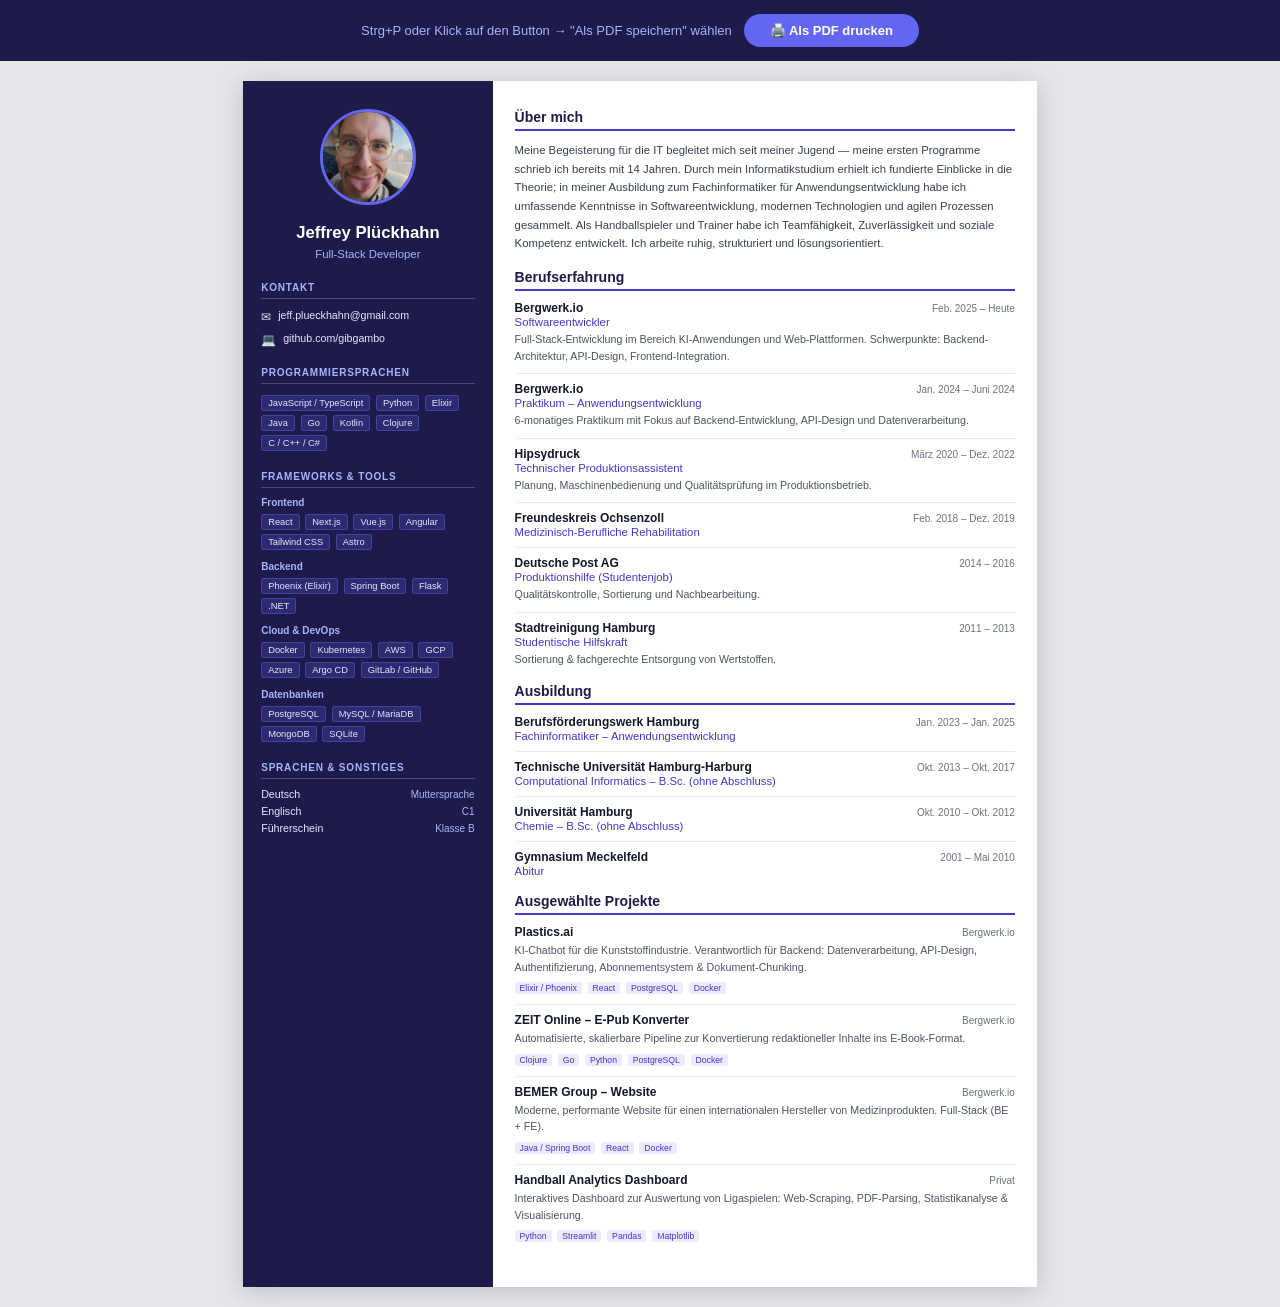
==== lebenslauf-druck.html @ 83974b7a "lebenslauf" ====
<!DOCTYPE html>
<html lang="de">
<head>
    <meta charset="UTF-8">
    <meta name="viewport" content="width=device-width, initial-scale=1.0">
    <title>Lebenslauf – Jeffrey Plückhahn</title>
    <style>
        * { box-sizing: border-box; margin: 0; padding: 0; }

        body {
            font-family: 'Segoe UI', Arial, sans-serif;
            font-size: 10pt;
            color: #1a1a2e;
            background: #e5e7eb;
        }

        /* ── Print Button ────────────────────────────────────────── */
        #print-bar {
            display: flex;
            justify-content: center;
            align-items: center;
            gap: 12px;
            padding: 14px;
            background: #1e1b4b;
        }

        #print-bar span {
            color: #a5b4fc;
            font-size: 13px;
        }

        #print-bar button {
            padding: 9px 26px;
            background: #6366f1;
            color: white;
            border: none;
            border-radius: 999px;
            font-size: 13px;
            font-weight: 600;
            cursor: pointer;
            transition: background 0.2s;
        }

        #print-bar button:hover { background: #4f46e5; }

        /* ── A4 Page ─────────────────────────────────────────────── */
        .page {
            width: 210mm;
            background: white;
            margin: 20px auto;
            display: flex;
            box-shadow: 0 4px 24px rgba(0,0,0,0.18);
        }

        /* ── Sidebar ─────────────────────────────────────────────── */
        .sidebar {
            width: 66mm;
            background: #1e1b4b;
            color: white;
            padding: 28px 18px;
            flex-shrink: 0;
        }

        .photo-wrap {
            text-align: center;
            margin-bottom: 14px;
        }

        .photo-wrap img {
            width: 96px;
            height: 96px;
            border-radius: 50%;
            object-fit: cover;
            border: 3px solid #6366f1;
        }

        .name-block {
            text-align: center;
            margin-bottom: 22px;
        }

        .name-block h1 {
            font-size: 12.5pt;
            font-weight: 700;
            color: white;
            line-height: 1.3;
        }

        .name-block p {
            font-size: 8.5pt;
            color: #a5b4fc;
            margin-top: 4px;
        }

        .sb-section {
            margin-bottom: 18px;
        }

        .sb-section h2 {
            font-size: 7.5pt;
            font-weight: 700;
            text-transform: uppercase;
            letter-spacing: 0.08em;
            color: #a5b4fc;
            border-bottom: 1px solid rgba(165,180,252,0.3);
            padding-bottom: 5px;
            margin-bottom: 9px;
        }

        .contact-item {
            display: flex;
            align-items: flex-start;
            gap: 7px;
            margin-bottom: 6px;
            font-size: 8pt;
            color: #e0e7ff;
            line-height: 1.4;
        }

        .contact-icon { font-size: 9pt; flex-shrink: 0; margin-top: 1px; }

        .skill-group { margin-bottom: 9px; }

        .skill-group-label {
            font-size: 7.5pt;
            font-weight: 600;
            color: #a5b4fc;
            margin-bottom: 4px;
        }

        .skill-tag {
            display: inline-block;
            font-size: 7pt;
            background: rgba(99,102,241,0.22);
            color: #e0e7ff;
            border: 1px solid rgba(99,102,241,0.4);
            border-radius: 3px;
            padding: 2px 6px;
            margin: 2px 2px 2px 0;
        }

        .lang-row {
            display: flex;
            justify-content: space-between;
            align-items: center;
            margin-bottom: 5px;
            font-size: 8pt;
            color: #e0e7ff;
        }

        .lang-level {
            font-size: 7.5pt;
            color: #a5b4fc;
        }

        /* ── Main Content ────────────────────────────────────────── */
        .main {
            flex: 1;
            padding: 28px 22px;
        }

        .section {
            margin-bottom: 16px;
        }

        .section h2 {
            font-size: 10.5pt;
            font-weight: 700;
            color: #1e1b4b;
            border-bottom: 2px solid #4338ca;
            padding-bottom: 4px;
            margin-bottom: 10px;
        }

        .entry {
            margin-bottom: 9px;
            page-break-inside: avoid;
        }

        .entry-header {
            display: flex;
            justify-content: space-between;
            align-items: baseline;
            gap: 8px;
        }

        .entry-title {
            font-weight: 600;
            font-size: 9pt;
            color: #111827;
        }

        .entry-date {
            font-size: 7.5pt;
            color: #6b7280;
            white-space: nowrap;
            flex-shrink: 0;
        }

        .entry-role {
            font-size: 8.5pt;
            color: #4338ca;
            font-weight: 500;
            margin-top: 1px;
        }

        .entry-desc {
            font-size: 8pt;
            color: #4b5563;
            margin-top: 3px;
            line-height: 1.55;
        }

        .proj-tags { margin-top: 4px; }

        .proj-tag {
            display: inline-block;
            font-size: 6.5pt;
            background: #ede9fe;
            color: #4338ca;
            border-radius: 3px;
            padding: 1px 5px;
            margin: 1px 2px 1px 0;
        }

        .about-text {
            font-size: 8.5pt;
            color: #374151;
            line-height: 1.65;
        }

        .divider {
            border: none;
            border-top: 1px solid #e5e7eb;
            margin: 4px 0 8px;
        }

        /* ── Print ───────────────────────────────────────────────── */
        @media print {
            * { -webkit-print-color-adjust: exact !important; print-color-adjust: exact !important; }

            body { background: white; }

            #print-bar { display: none; }

            .page {
                width: 100%;
                margin: 0;
                box-shadow: none;
            }
        }

        @page {
            size: A4;
            margin: 0;
        }
    </style>
</head>
<body>

    <!-- Print-Leiste (wird beim Drucken ausgeblendet) -->
    <div id="print-bar">
        <span>Strg+P oder Klick auf den Button → "Als PDF speichern" wählen</span>
        <button onclick="window.print()">🖨️ Als PDF drucken</button>
    </div>

    <!-- A4-Seite -->
    <div class="page">

        <!-- Sidebar -->
        <div class="sidebar">

            <div class="photo-wrap">
                <img src="static/img/bewerbungsfoto.jpg" alt="Jeffrey Plückhahn">
            </div>

            <div class="name-block">
                <h1>Jeffrey Plückhahn</h1>
                <p>Full-Stack Developer</p>
            </div>

            <!-- Kontakt -->
            <div class="sb-section">
                <h2>Kontakt</h2>
                <div class="contact-item">
                    <span class="contact-icon">✉</span>
                    <span>jeff.plueckhahn@gmail.com</span>
                </div>
                <div class="contact-item">
                    <span class="contact-icon">💻</span>
                    <span>github.com/gibgambo</span>
                </div>
            </div>

            <!-- Programmiersprachen -->
            <div class="sb-section">
                <h2>Programmiersprachen</h2>
                <div class="skill-group">
                    <div class="skill-tag">JavaScript / TypeScript</div>
                    <div class="skill-tag">Python</div>
                    <div class="skill-tag">Elixir</div>
                    <div class="skill-tag">Java</div>
                    <div class="skill-tag">Go</div>
                    <div class="skill-tag">Kotlin</div>
                    <div class="skill-tag">Clojure</div>
                    <div class="skill-tag">C / C++ / C#</div>
                </div>
            </div>

            <!-- Frameworks & Tools -->
            <div class="sb-section">
                <h2>Frameworks & Tools</h2>
                <div class="skill-group">
                    <div class="skill-group-label">Frontend</div>
                    <div class="skill-tag">React</div>
                    <div class="skill-tag">Next.js</div>
                    <div class="skill-tag">Vue.js</div>
                    <div class="skill-tag">Angular</div>
                    <div class="skill-tag">Tailwind CSS</div>
                    <div class="skill-tag">Astro</div>
                </div>
                <div class="skill-group">
                    <div class="skill-group-label">Backend</div>
                    <div class="skill-tag">Phoenix (Elixir)</div>
                    <div class="skill-tag">Spring Boot</div>
                    <div class="skill-tag">Flask</div>
                    <div class="skill-tag">.NET</div>
                </div>
                <div class="skill-group">
                    <div class="skill-group-label">Cloud & DevOps</div>
                    <div class="skill-tag">Docker</div>
                    <div class="skill-tag">Kubernetes</div>
                    <div class="skill-tag">AWS</div>
                    <div class="skill-tag">GCP</div>
                    <div class="skill-tag">Azure</div>
                    <div class="skill-tag">Argo CD</div>
                    <div class="skill-tag">GitLab / GitHub</div>
                </div>
                <div class="skill-group">
                    <div class="skill-group-label">Datenbanken</div>
                    <div class="skill-tag">PostgreSQL</div>
                    <div class="skill-tag">MySQL / MariaDB</div>
                    <div class="skill-tag">MongoDB</div>
                    <div class="skill-tag">SQLite</div>
                </div>
            </div>

            <!-- Sprachen -->
            <div class="sb-section">
                <h2>Sprachen & Sonstiges</h2>
                <div class="lang-row">
                    <span>Deutsch</span>
                    <span class="lang-level">Muttersprache</span>
                </div>
                <div class="lang-row">
                    <span>Englisch</span>
                    <span class="lang-level">C1</span>
                </div>
                <div class="lang-row">
                    <span>Führerschein</span>
                    <span class="lang-level">Klasse B</span>
                </div>
            </div>

        </div>

        <!-- Hauptbereich -->
        <div class="main">

            <!-- Über mich -->
            <div class="section">
                <h2>Über mich</h2>
                <p class="about-text">
                    Meine Begeisterung für die IT begleitet mich seit meiner Jugend — meine ersten Programme schrieb ich
                    bereits mit 14 Jahren. Durch mein Informatikstudium erhielt ich fundierte Einblicke in die Theorie; in meiner
                    Ausbildung zum Fachinformatiker für Anwendungsentwicklung habe ich umfassende Kenntnisse in Softwareentwicklung,
                    modernen Technologien und agilen Prozessen gesammelt. Als Handballspieler und Trainer habe ich Teamfähigkeit,
                    Zuverlässigkeit und soziale Kompetenz entwickelt. Ich arbeite ruhig, strukturiert und lösungsorientiert.
                </p>
            </div>

            <!-- Berufserfahrung -->
            <div class="section">
                <h2>Berufserfahrung</h2>

                <div class="entry">
                    <div class="entry-header">
                        <span class="entry-title">Bergwerk.io</span>
                        <span class="entry-date">Feb. 2025 – Heute</span>
                    </div>
                    <div class="entry-role">Softwareentwickler</div>
                    <p class="entry-desc">Full-Stack-Entwicklung im Bereich KI-Anwendungen und Web-Plattformen. Schwerpunkte: Backend-Architektur, API-Design, Frontend-Integration.</p>
                </div>

                <hr class="divider">

                <div class="entry">
                    <div class="entry-header">
                        <span class="entry-title">Bergwerk.io</span>
                        <span class="entry-date">Jan. 2024 – Juni 2024</span>
                    </div>
                    <div class="entry-role">Praktikum – Anwendungsentwicklung</div>
                    <p class="entry-desc">6-monatiges Praktikum mit Fokus auf Backend-Entwicklung, API-Design und Datenverarbeitung.</p>
                </div>

                <hr class="divider">

                <div class="entry">
                    <div class="entry-header">
                        <span class="entry-title">Hipsydruck</span>
                        <span class="entry-date">März 2020 – Dez. 2022</span>
                    </div>
                    <div class="entry-role">Technischer Produktionsassistent</div>
                    <p class="entry-desc">Planung, Maschinenbedienung und Qualitätsprüfung im Produktionsbetrieb.</p>
                </div>

                <hr class="divider">

                <div class="entry">
                    <div class="entry-header">
                        <span class="entry-title">Freundeskreis Ochsenzoll</span>
                        <span class="entry-date">Feb. 2018 – Dez. 2019</span>
                    </div>
                    <div class="entry-role">Medizinisch-Berufliche Rehabilitation</div>
                </div>

                <hr class="divider">

                <div class="entry">
                    <div class="entry-header">
                        <span class="entry-title">Deutsche Post AG</span>
                        <span class="entry-date">2014 – 2016</span>
                    </div>
                    <div class="entry-role">Produktionshilfe (Studentenjob)</div>
                    <p class="entry-desc">Qualitätskontrolle, Sortierung und Nachbearbeitung.</p>
                </div>

                <hr class="divider">

                <div class="entry">
                    <div class="entry-header">
                        <span class="entry-title">Stadtreinigung Hamburg</span>
                        <span class="entry-date">2011 – 2013</span>
                    </div>
                    <div class="entry-role">Studentische Hilfskraft</div>
                    <p class="entry-desc">Sortierung & fachgerechte Entsorgung von Wertstoffen.</p>
                </div>
            </div>

            <!-- Ausbildung -->
            <div class="section">
                <h2>Ausbildung</h2>

                <div class="entry">
                    <div class="entry-header">
                        <span class="entry-title">Berufsförderungswerk Hamburg</span>
                        <span class="entry-date">Jan. 2023 – Jan. 2025</span>
                    </div>
                    <div class="entry-role">Fachinformatiker – Anwendungsentwicklung</div>
                </div>

                <hr class="divider">

                <div class="entry">
                    <div class="entry-header">
                        <span class="entry-title">Technische Universität Hamburg-Harburg</span>
                        <span class="entry-date">Okt. 2013 – Okt. 2017</span>
                    </div>
                    <div class="entry-role">Computational Informatics – B.Sc. (ohne Abschluss)</div>
                </div>

                <hr class="divider">

                <div class="entry">
                    <div class="entry-header">
                        <span class="entry-title">Universität Hamburg</span>
                        <span class="entry-date">Okt. 2010 – Okt. 2012</span>
                    </div>
                    <div class="entry-role">Chemie – B.Sc. (ohne Abschluss)</div>
                </div>

                <hr class="divider">

                <div class="entry">
                    <div class="entry-header">
                        <span class="entry-title">Gymnasium Meckelfeld</span>
                        <span class="entry-date">2001 – Mai 2010</span>
                    </div>
                    <div class="entry-role">Abitur</div>
                </div>
            </div>

            <!-- Projekte -->
            <div class="section">
                <h2>Ausgewählte Projekte</h2>

                <div class="entry">
                    <div class="entry-header">
                        <span class="entry-title">Plastics.ai</span>
                        <span class="entry-date">Bergwerk.io</span>
                    </div>
                    <p class="entry-desc">KI-Chatbot für die Kunststoffindustrie. Verantwortlich für Backend: Datenverarbeitung, API-Design, Authentifizierung, Abonnementsystem & Dokument-Chunking.</p>
                    <div class="proj-tags">
                        <span class="proj-tag">Elixir / Phoenix</span>
                        <span class="proj-tag">React</span>
                        <span class="proj-tag">PostgreSQL</span>
                        <span class="proj-tag">Docker</span>
                    </div>
                </div>

                <hr class="divider">

                <div class="entry">
                    <div class="entry-header">
                        <span class="entry-title">ZEIT Online – E-Pub Konverter</span>
                        <span class="entry-date">Bergwerk.io</span>
                    </div>
                    <p class="entry-desc">Automatisierte, skalierbare Pipeline zur Konvertierung redaktioneller Inhalte ins E-Book-Format.</p>
                    <div class="proj-tags">
                        <span class="proj-tag">Clojure</span>
                        <span class="proj-tag">Go</span>
                        <span class="proj-tag">Python</span>
                        <span class="proj-tag">PostgreSQL</span>
                        <span class="proj-tag">Docker</span>
                    </div>
                </div>

                <hr class="divider">

                <div class="entry">
                    <div class="entry-header">
                        <span class="entry-title">BEMER Group – Website</span>
                        <span class="entry-date">Bergwerk.io</span>
                    </div>
                    <p class="entry-desc">Moderne, performante Website für einen internationalen Hersteller von Medizinprodukten. Full-Stack (BE + FE).</p>
                    <div class="proj-tags">
                        <span class="proj-tag">Java / Spring Boot</span>
                        <span class="proj-tag">React</span>
                        <span class="proj-tag">Docker</span>
                    </div>
                </div>

                <hr class="divider">

                <div class="entry">
                    <div class="entry-header">
                        <span class="entry-title">Handball Analytics Dashboard</span>
                        <span class="entry-date">Privat</span>
                    </div>
                    <p class="entry-desc">Interaktives Dashboard zur Auswertung von Ligaspielen: Web-Scraping, PDF-Parsing, Statistikanalyse & Visualisierung.</p>
                    <div class="proj-tags">
                        <span class="proj-tag">Python</span>
                        <span class="proj-tag">Streamlit</span>
                        <span class="proj-tag">Pandas</span>
                        <span class="proj-tag">Matplotlib</span>
                    </div>
                </div>
            </div>

        </div>
    </div>

</body>
</html>
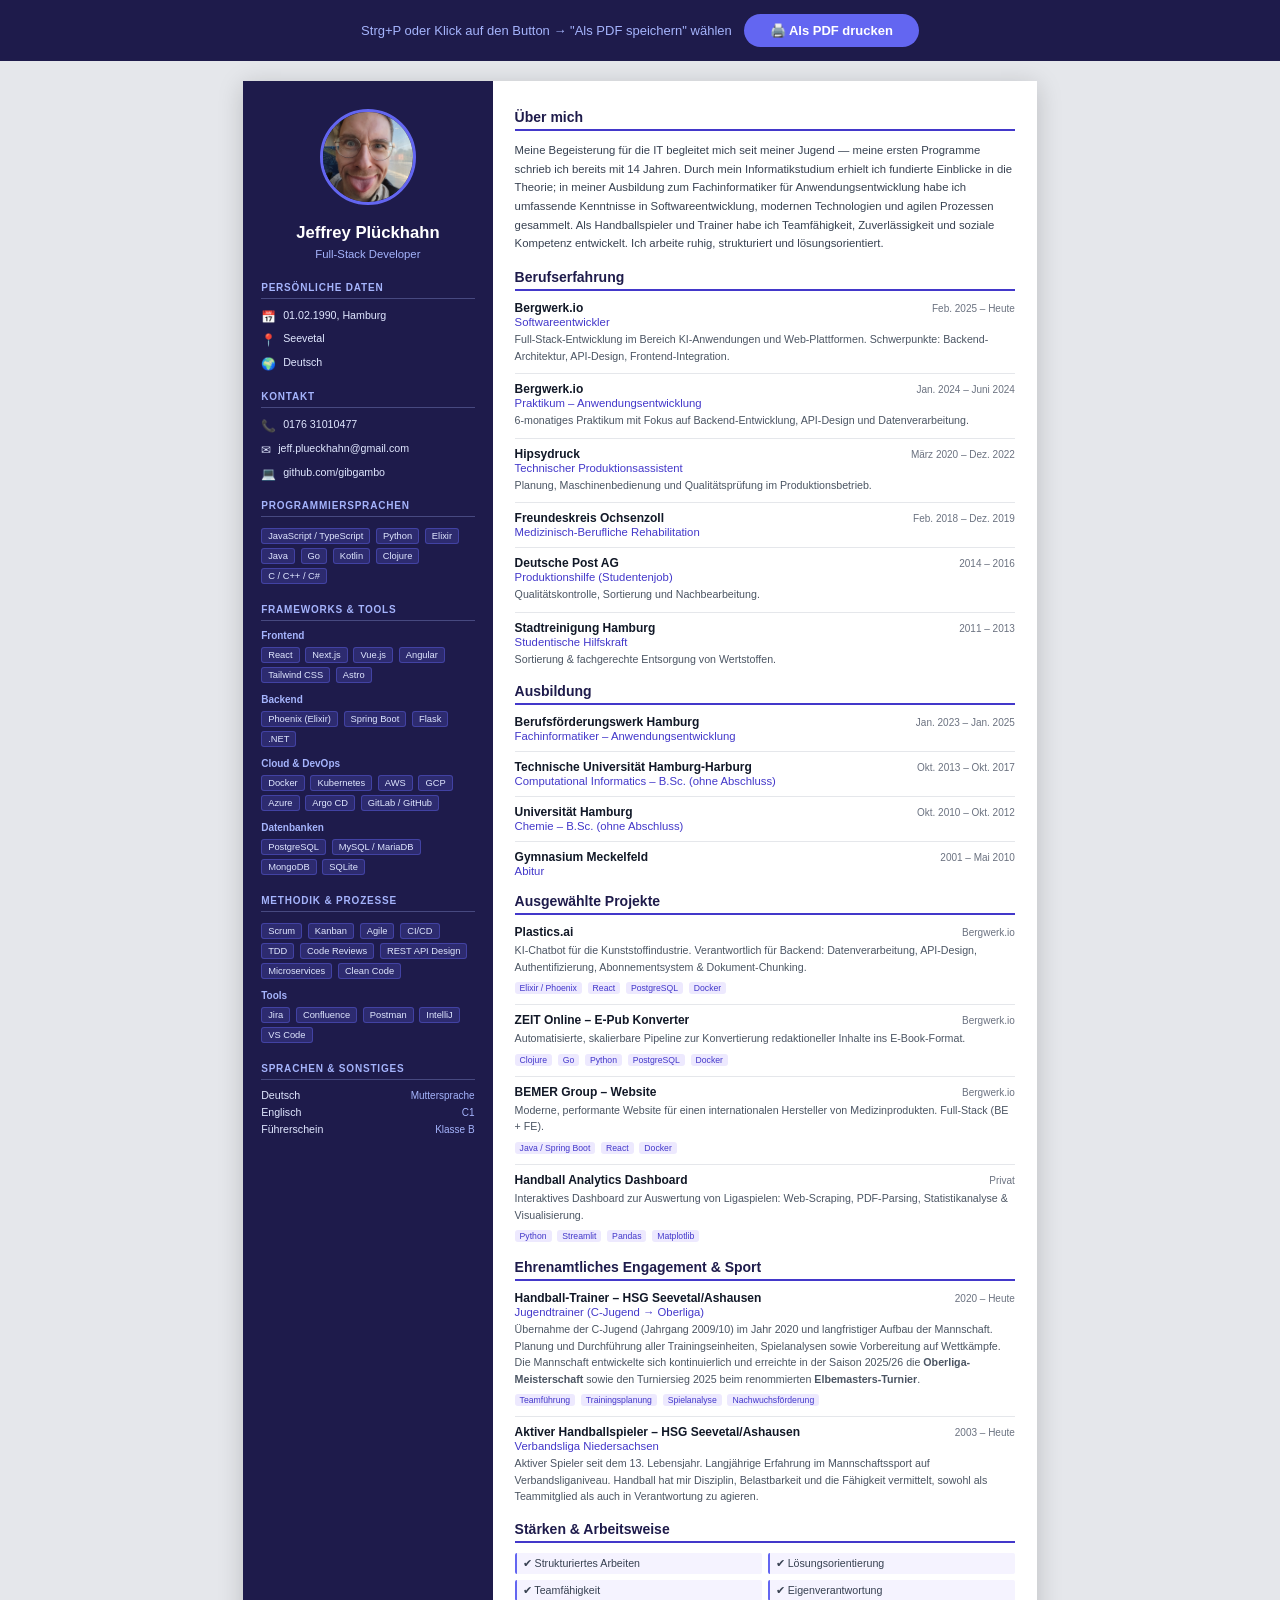
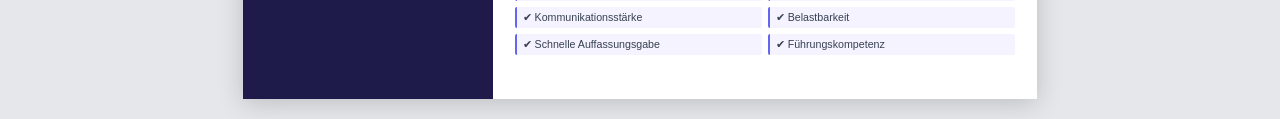
==== commit e0e652a0: "erneuert" ====
--- a/lebenslauf-druck.html
+++ b/lebenslauf-druck.html
@@ -229,6 +229,15 @@
             line-height: 1.65;
         }
 
+        .soft-skill-item {
+            font-size: 8pt;
+            color: #374151;
+            padding: 4px 6px;
+            background: #f5f3ff;
+            border-left: 2px solid #6366f1;
+            border-radius: 2px;
+        }
+
         .divider {
             border: none;
             border-top: 1px solid #e5e7eb;
@@ -279,9 +288,30 @@
                 <p>Full-Stack Developer</p>
             </div>
 
+            <!-- Persönliche Daten -->
+            <div class="sb-section">
+                <h2>Persönliche Daten</h2>
+                <div class="contact-item">
+                    <span class="contact-icon">📅</span>
+                    <span>01.02.1990, Hamburg</span>
+                </div>
+                <div class="contact-item">
+                    <span class="contact-icon">📍</span>
+                    <span>Seevetal</span>
+                </div>
+                <div class="contact-item">
+                    <span class="contact-icon">🌍</span>
+                    <span>Deutsch</span>
+                </div>
+            </div>
+
             <!-- Kontakt -->
             <div class="sb-section">
                 <h2>Kontakt</h2>
+                <div class="contact-item">
+                    <span class="contact-icon">📞</span>
+                    <span>0176 31010477</span>
+                </div>
                 <div class="contact-item">
                     <span class="contact-icon">✉</span>
                     <span>jeff.plueckhahn@gmail.com</span>
@@ -345,6 +375,30 @@
                 </div>
             </div>
 
+            <!-- Methodik -->
+            <div class="sb-section">
+                <h2>Methodik & Prozesse</h2>
+                <div class="skill-group">
+                    <div class="skill-tag">Scrum</div>
+                    <div class="skill-tag">Kanban</div>
+                    <div class="skill-tag">Agile</div>
+                    <div class="skill-tag">CI/CD</div>
+                    <div class="skill-tag">TDD</div>
+                    <div class="skill-tag">Code Reviews</div>
+                    <div class="skill-tag">REST API Design</div>
+                    <div class="skill-tag">Microservices</div>
+                    <div class="skill-tag">Clean Code</div>
+                </div>
+                <div class="skill-group" style="margin-top:8px;">
+                    <div class="skill-group-label">Tools</div>
+                    <div class="skill-tag">Jira</div>
+                    <div class="skill-tag">Confluence</div>
+                    <div class="skill-tag">Postman</div>
+                    <div class="skill-tag">IntelliJ</div>
+                    <div class="skill-tag">VS Code</div>
+                </div>
+            </div>
+
             <!-- Sprachen -->
             <div class="sb-section">
                 <h2>Sprachen & Sonstiges</h2>
@@ -557,6 +611,62 @@
                 </div>
             </div>
 
+            <!-- Ehrenamtliches Engagement & Sport -->
+            <div class="section">
+                <h2>Ehrenamtliches Engagement & Sport</h2>
+
+                <div class="entry">
+                    <div class="entry-header">
+                        <span class="entry-title">Handball-Trainer – HSG Seevetal/Ashausen</span>
+                        <span class="entry-date">2020 – Heute</span>
+                    </div>
+                    <div class="entry-role">Jugendtrainer (C-Jugend → Oberliga)</div>
+                    <p class="entry-desc">
+                        Übernahme der C-Jugend (Jahrgang 2009/10) im Jahr 2020 und langfristiger Aufbau der Mannschaft.
+                        Planung und Durchführung aller Trainingseinheiten, Spielanalysen sowie Vorbereitung auf Wettkämpfe.
+                        Die Mannschaft entwickelte sich kontinuierlich und erreichte in der Saison 2025/26 die
+                        <strong>Oberliga-Meisterschaft</strong> sowie den Turniersieg 2025 beim renommierten
+                        <strong>Elbemasters-Turnier</strong>.
+                    </p>
+                    <div class="proj-tags">
+                        <span class="proj-tag">Teamführung</span>
+                        <span class="proj-tag">Trainingsplanung</span>
+                        <span class="proj-tag">Spielanalyse</span>
+                        <span class="proj-tag">Nachwuchsförderung</span>
+                    </div>
+                </div>
+
+                <hr class="divider">
+
+                <div class="entry">
+                    <div class="entry-header">
+                        <span class="entry-title">Aktiver Handballspieler – HSG Seevetal/Ashausen</span>
+                        <span class="entry-date">2003 – Heute</span>
+                    </div>
+                    <div class="entry-role">Verbandsliga Niedersachsen</div>
+                    <p class="entry-desc">
+                        Aktiver Spieler seit dem 13. Lebensjahr. Langjährige Erfahrung im Mannschaftssport auf
+                        Verbandsliganiveau. Handball hat mir Disziplin, Belastbarkeit und die Fähigkeit vermittelt,
+                        sowohl als Teammitglied als auch in Verantwortung zu agieren.
+                    </p>
+                </div>
+            </div>
+
+            <!-- Soft Skills -->
+            <div class="section">
+                <h2>Stärken & Arbeitsweise</h2>
+                <div style="display: grid; grid-template-columns: 1fr 1fr; gap: 6px;">
+                    <div class="soft-skill-item">✔ Strukturiertes Arbeiten</div>
+                    <div class="soft-skill-item">✔ Lösungsorientierung</div>
+                    <div class="soft-skill-item">✔ Teamfähigkeit</div>
+                    <div class="soft-skill-item">✔ Eigenverantwortung</div>
+                    <div class="soft-skill-item">✔ Kommunikationsstärke</div>
+                    <div class="soft-skill-item">✔ Belastbarkeit</div>
+                    <div class="soft-skill-item">✔ Schnelle Auffassungsgabe</div>
+                    <div class="soft-skill-item">✔ Führungskompetenz</div>
+                </div>
+            </div>
+
         </div>
     </div>
 
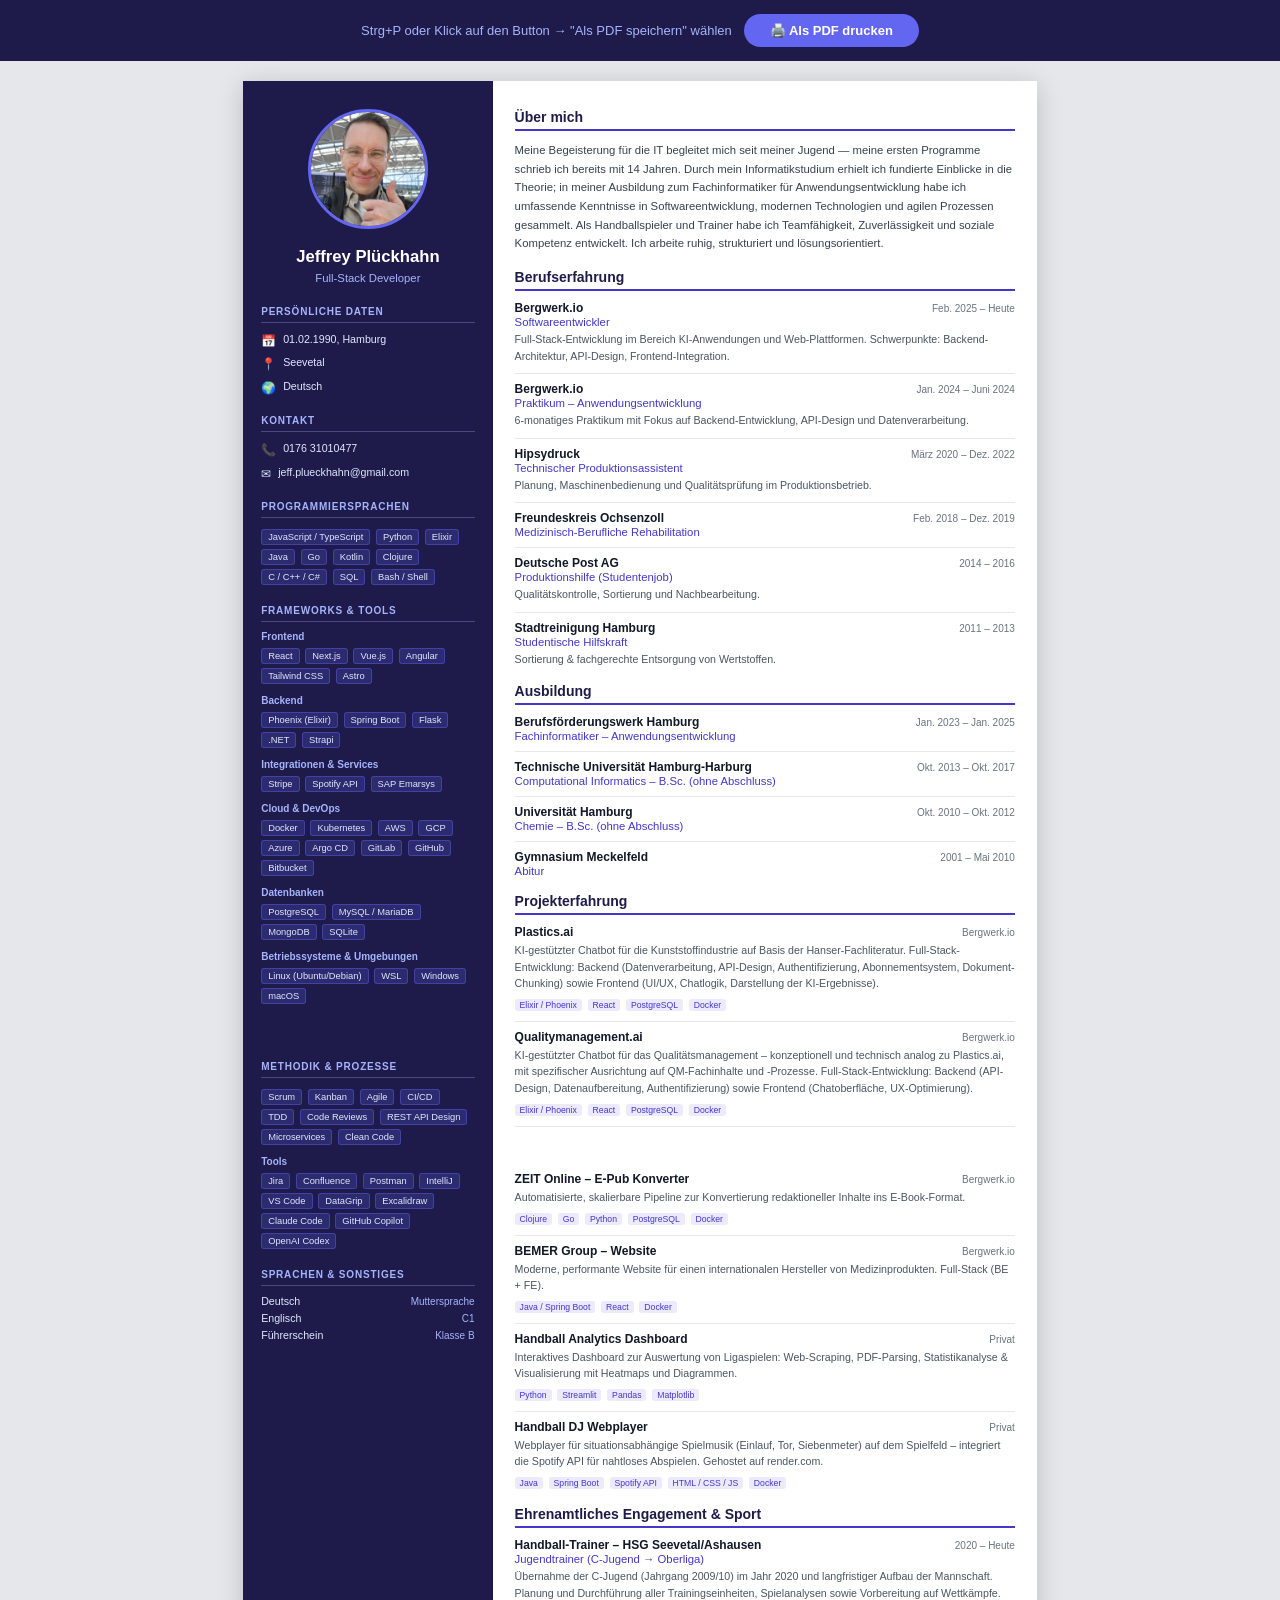
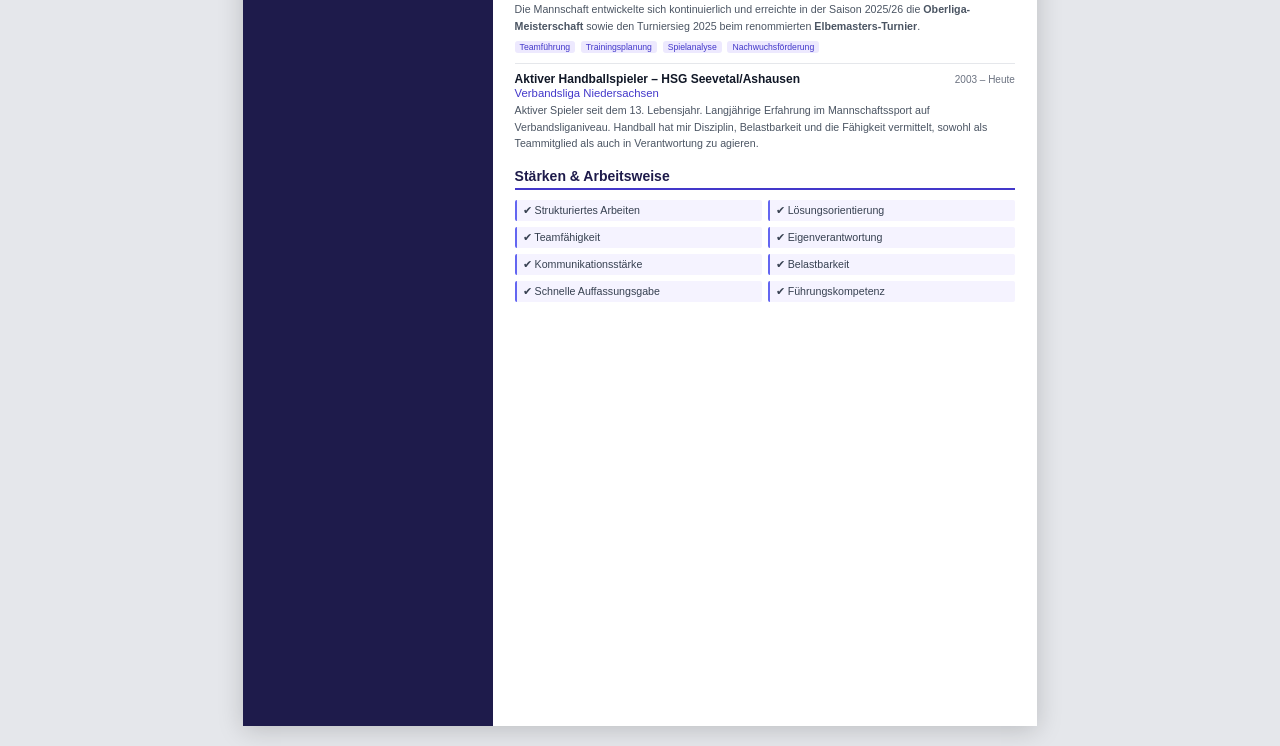
==== commit f7b16e4d: "foto update" ====
--- a/lebenslauf-druck.html
+++ b/lebenslauf-druck.html
@@ -46,9 +46,11 @@
         /* ── A4 Page ─────────────────────────────────────────────── */
         .page {
             width: 210mm;
+            min-height: 594mm;
             background: white;
             margin: 20px auto;
             display: flex;
+            align-items: stretch;
             box-shadow: 0 4px 24px rgba(0,0,0,0.18);
         }
 
@@ -67,10 +69,11 @@
         }
 
         .photo-wrap img {
-            width: 96px;
-            height: 96px;
+            width: 120px;
+            height: 120px;
             border-radius: 50%;
             object-fit: cover;
+            object-position: center center;
             border: 3px solid #6366f1;
         }
 
@@ -94,6 +97,8 @@
 
         .sb-section {
             margin-bottom: 18px;
+            break-inside: avoid;
+            page-break-inside: avoid;
         }
 
         .sb-section h2 {
@@ -156,7 +161,7 @@
         /* ── Main Content ────────────────────────────────────────── */
         .main {
             flex: 1;
-            padding: 28px 22px;
+            padding: 28px 22px 60px;
         }
 
         .section {
@@ -280,7 +285,7 @@
         <div class="sidebar">
 
             <div class="photo-wrap">
-                <img src="static/img/bewerbungsfoto.jpg" alt="Jeffrey Plückhahn">
+                <img src="static/img/bewerbungsfoto2.jpg" alt="Jeffrey Plückhahn">
             </div>
 
             <div class="name-block">
@@ -315,10 +320,6 @@
                 <div class="contact-item">
                     <span class="contact-icon">✉</span>
                     <span>jeff.plueckhahn@gmail.com</span>
-                </div>
-                <div class="contact-item">
-                    <span class="contact-icon">💻</span>
-                    <span>github.com/gibgambo</span>
                 </div>
             </div>
 
@@ -334,6 +335,8 @@
                     <div class="skill-tag">Kotlin</div>
                     <div class="skill-tag">Clojure</div>
                     <div class="skill-tag">C / C++ / C#</div>
+                    <div class="skill-tag">SQL</div>
+                    <div class="skill-tag">Bash / Shell</div>
                 </div>
             </div>
 
@@ -355,6 +358,13 @@
                     <div class="skill-tag">Spring Boot</div>
                     <div class="skill-tag">Flask</div>
                     <div class="skill-tag">.NET</div>
+                    <div class="skill-tag">Strapi</div>
+                </div>
+                <div class="skill-group">
+                    <div class="skill-group-label">Integrationen & Services</div>
+                    <div class="skill-tag">Stripe</div>
+                    <div class="skill-tag">Spotify API</div>
+                    <div class="skill-tag">SAP Emarsys</div>
                 </div>
                 <div class="skill-group">
                     <div class="skill-group-label">Cloud & DevOps</div>
@@ -364,7 +374,9 @@
                     <div class="skill-tag">GCP</div>
                     <div class="skill-tag">Azure</div>
                     <div class="skill-tag">Argo CD</div>
-                    <div class="skill-tag">GitLab / GitHub</div>
+                    <div class="skill-tag">GitLab</div>
+                    <div class="skill-tag">GitHub</div>
+                    <div class="skill-tag">Bitbucket</div>
                 </div>
                 <div class="skill-group">
                     <div class="skill-group-label">Datenbanken</div>
@@ -373,10 +385,17 @@
                     <div class="skill-tag">MongoDB</div>
                     <div class="skill-tag">SQLite</div>
                 </div>
+                <div class="skill-group">
+                    <div class="skill-group-label">Betriebssysteme & Umgebungen</div>
+                    <div class="skill-tag">Linux (Ubuntu/Debian)</div>
+                    <div class="skill-tag">WSL</div>
+                    <div class="skill-tag">Windows</div>
+                    <div class="skill-tag">macOS</div>
+                </div>
             </div>
 
             <!-- Methodik -->
-            <div class="sb-section">
+            <div class="sb-section" style="padding-top: 10mm;">
                 <h2>Methodik & Prozesse</h2>
                 <div class="skill-group">
                     <div class="skill-tag">Scrum</div>
@@ -396,6 +415,11 @@
                     <div class="skill-tag">Postman</div>
                     <div class="skill-tag">IntelliJ</div>
                     <div class="skill-tag">VS Code</div>
+                    <div class="skill-tag">DataGrip</div>
+                    <div class="skill-tag">Excalidraw</div>
+                    <div class="skill-tag">Claude Code</div>
+                    <div class="skill-tag">GitHub Copilot</div>
+                    <div class="skill-tag">OpenAI Codex</div>
                 </div>
             </div>
 
@@ -546,14 +570,14 @@
 
             <!-- Projekte -->
             <div class="section">
-                <h2>Ausgewählte Projekte</h2>
+                <h2>Projekterfahrung</h2>
 
                 <div class="entry">
                     <div class="entry-header">
                         <span class="entry-title">Plastics.ai</span>
                         <span class="entry-date">Bergwerk.io</span>
                     </div>
-                    <p class="entry-desc">KI-Chatbot für die Kunststoffindustrie. Verantwortlich für Backend: Datenverarbeitung, API-Design, Authentifizierung, Abonnementsystem & Dokument-Chunking.</p>
+                    <p class="entry-desc">KI-gestützter Chatbot für die Kunststoffindustrie auf Basis der Hanser-Fachliteratur. Full-Stack-Entwicklung: Backend (Datenverarbeitung, API-Design, Authentifizierung, Abonnementsystem, Dokument-Chunking) sowie Frontend (UI/UX, Chatlogik, Darstellung der KI-Ergebnisse).</p>
                     <div class="proj-tags">
                         <span class="proj-tag">Elixir / Phoenix</span>
                         <span class="proj-tag">React</span>
@@ -565,6 +589,22 @@
                 <hr class="divider">
 
                 <div class="entry">
+                    <div class="entry-header">
+                        <span class="entry-title">Qualitymanagement.ai</span>
+                        <span class="entry-date">Bergwerk.io</span>
+                    </div>
+                    <p class="entry-desc">KI-gestützter Chatbot für das Qualitätsmanagement – konzeptionell und technisch analog zu Plastics.ai, mit spezifischer Ausrichtung auf QM-Fachinhalte und -Prozesse. Full-Stack-Entwicklung: Backend (API-Design, Datenaufbereitung, Authentifizierung) sowie Frontend (Chatoberfläche, UX-Optimierung).</p>
+                    <div class="proj-tags">
+                        <span class="proj-tag">Elixir / Phoenix</span>
+                        <span class="proj-tag">React</span>
+                        <span class="proj-tag">PostgreSQL</span>
+                        <span class="proj-tag">Docker</span>
+                    </div>
+                </div>
+
+                <hr class="divider">
+
+                <div class="entry" style="padding-top: 10mm;">
                     <div class="entry-header">
                         <span class="entry-title">ZEIT Online – E-Pub Konverter</span>
                         <span class="entry-date">Bergwerk.io</span>
@@ -601,12 +641,29 @@
                         <span class="entry-title">Handball Analytics Dashboard</span>
                         <span class="entry-date">Privat</span>
                     </div>
-                    <p class="entry-desc">Interaktives Dashboard zur Auswertung von Ligaspielen: Web-Scraping, PDF-Parsing, Statistikanalyse & Visualisierung.</p>
+                    <p class="entry-desc">Interaktives Dashboard zur Auswertung von Ligaspielen: Web-Scraping, PDF-Parsing, Statistikanalyse & Visualisierung mit Heatmaps und Diagrammen.</p>
                     <div class="proj-tags">
                         <span class="proj-tag">Python</span>
                         <span class="proj-tag">Streamlit</span>
                         <span class="proj-tag">Pandas</span>
                         <span class="proj-tag">Matplotlib</span>
+                    </div>
+                </div>
+
+                <hr class="divider">
+
+                <div class="entry">
+                    <div class="entry-header">
+                        <span class="entry-title">Handball DJ Webplayer</span>
+                        <span class="entry-date">Privat</span>
+                    </div>
+                    <p class="entry-desc">Webplayer für situationsabhängige Spielmusik (Einlauf, Tor, Siebenmeter) auf dem Spielfeld – integriert die Spotify API für nahtloses Abspielen. Gehostet auf render.com.</p>
+                    <div class="proj-tags">
+                        <span class="proj-tag">Java</span>
+                        <span class="proj-tag">Spring Boot</span>
+                        <span class="proj-tag">Spotify API</span>
+                        <span class="proj-tag">HTML / CSS / JS</span>
+                        <span class="proj-tag">Docker</span>
                     </div>
                 </div>
             </div>
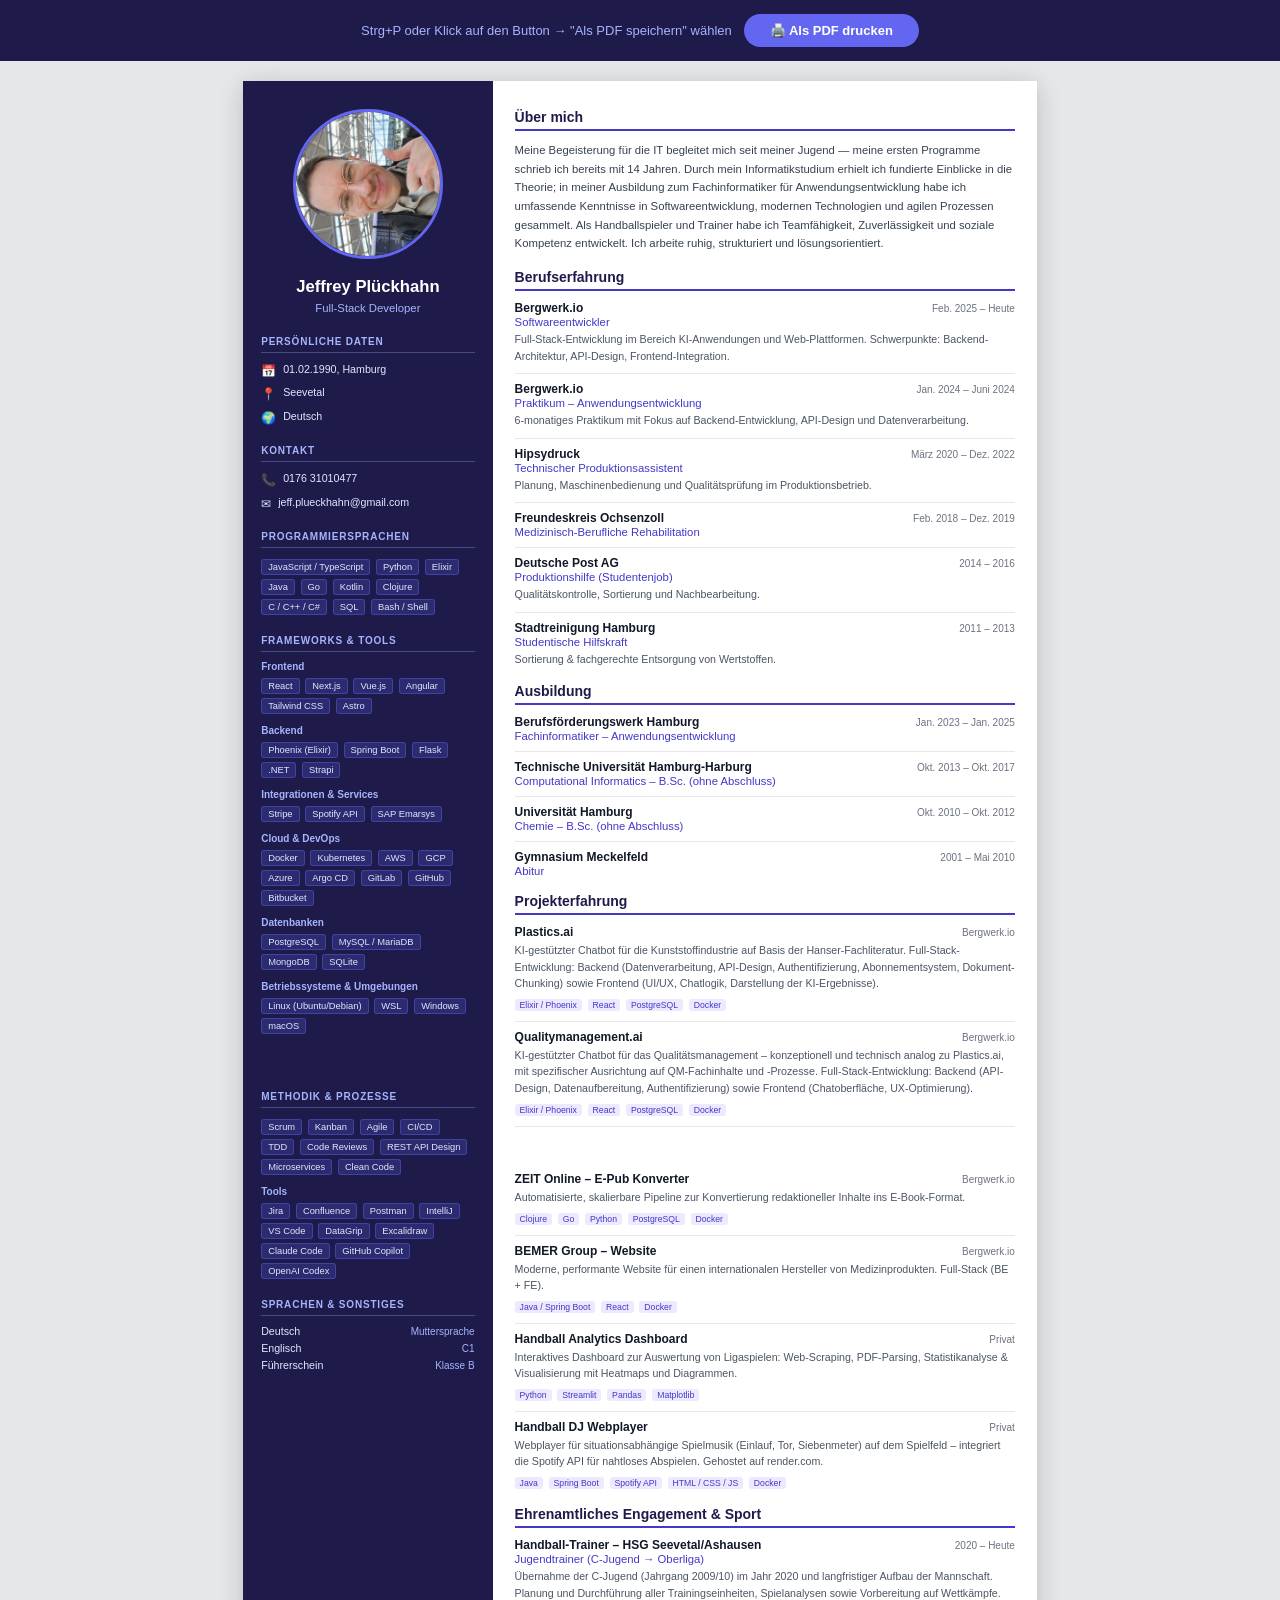
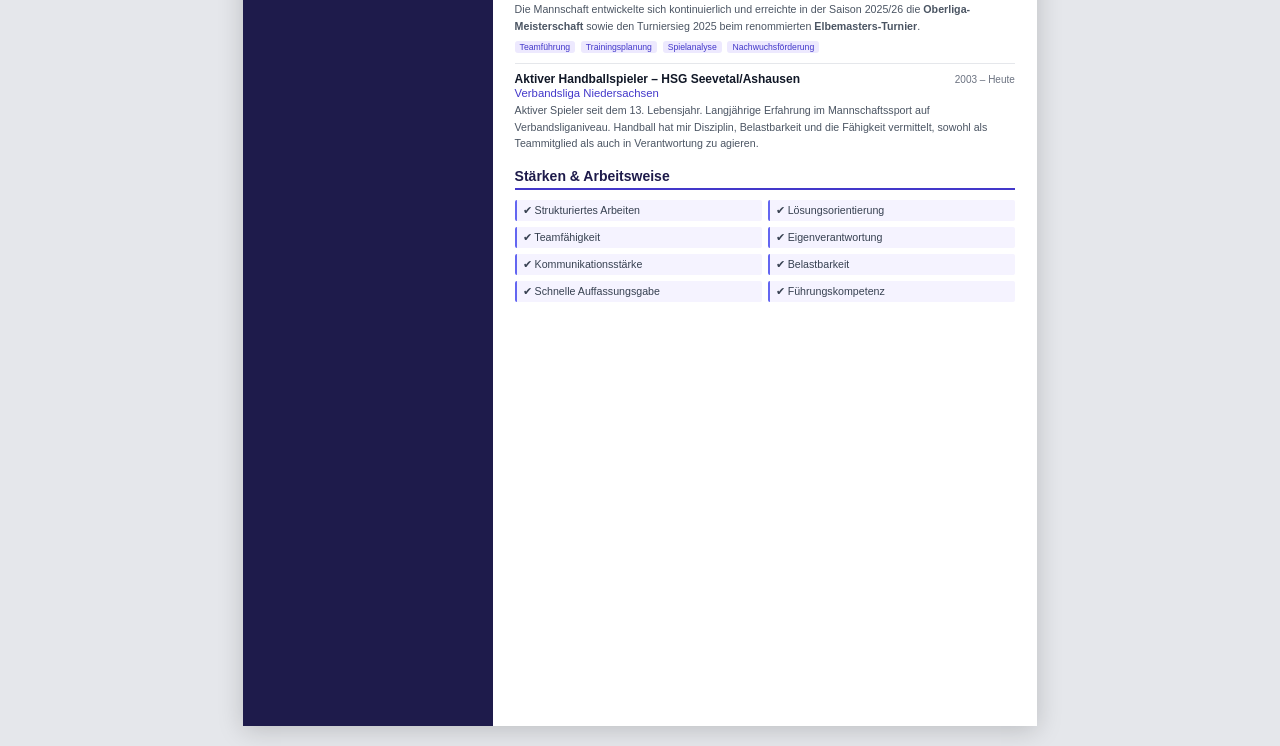
==== commit f14799bd: "bild verkleinert" ====
--- a/lebenslauf-druck.html
+++ b/lebenslauf-druck.html
@@ -69,8 +69,8 @@
         }
 
         .photo-wrap img {
-            width: 120px;
-            height: 120px;
+            width: 150px;
+            height: 150px;
             border-radius: 50%;
             object-fit: cover;
             object-position: center center;
